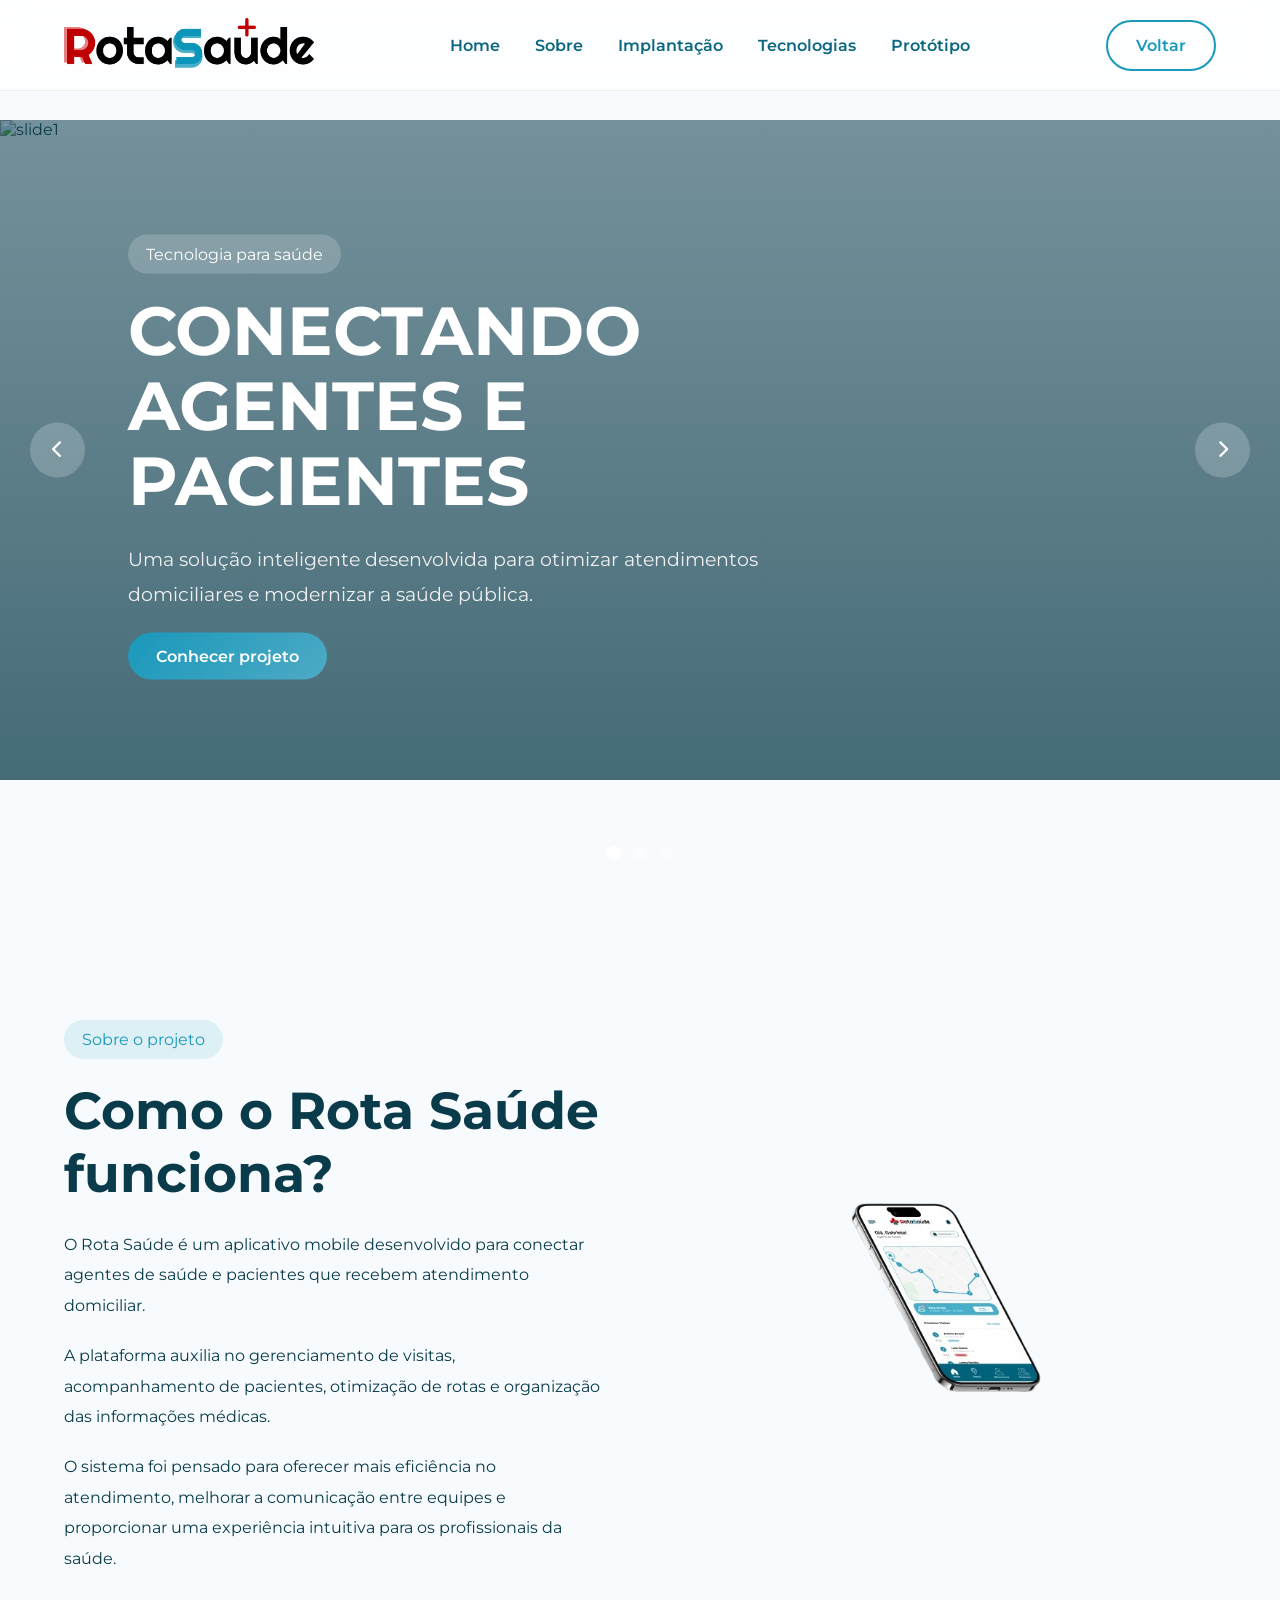
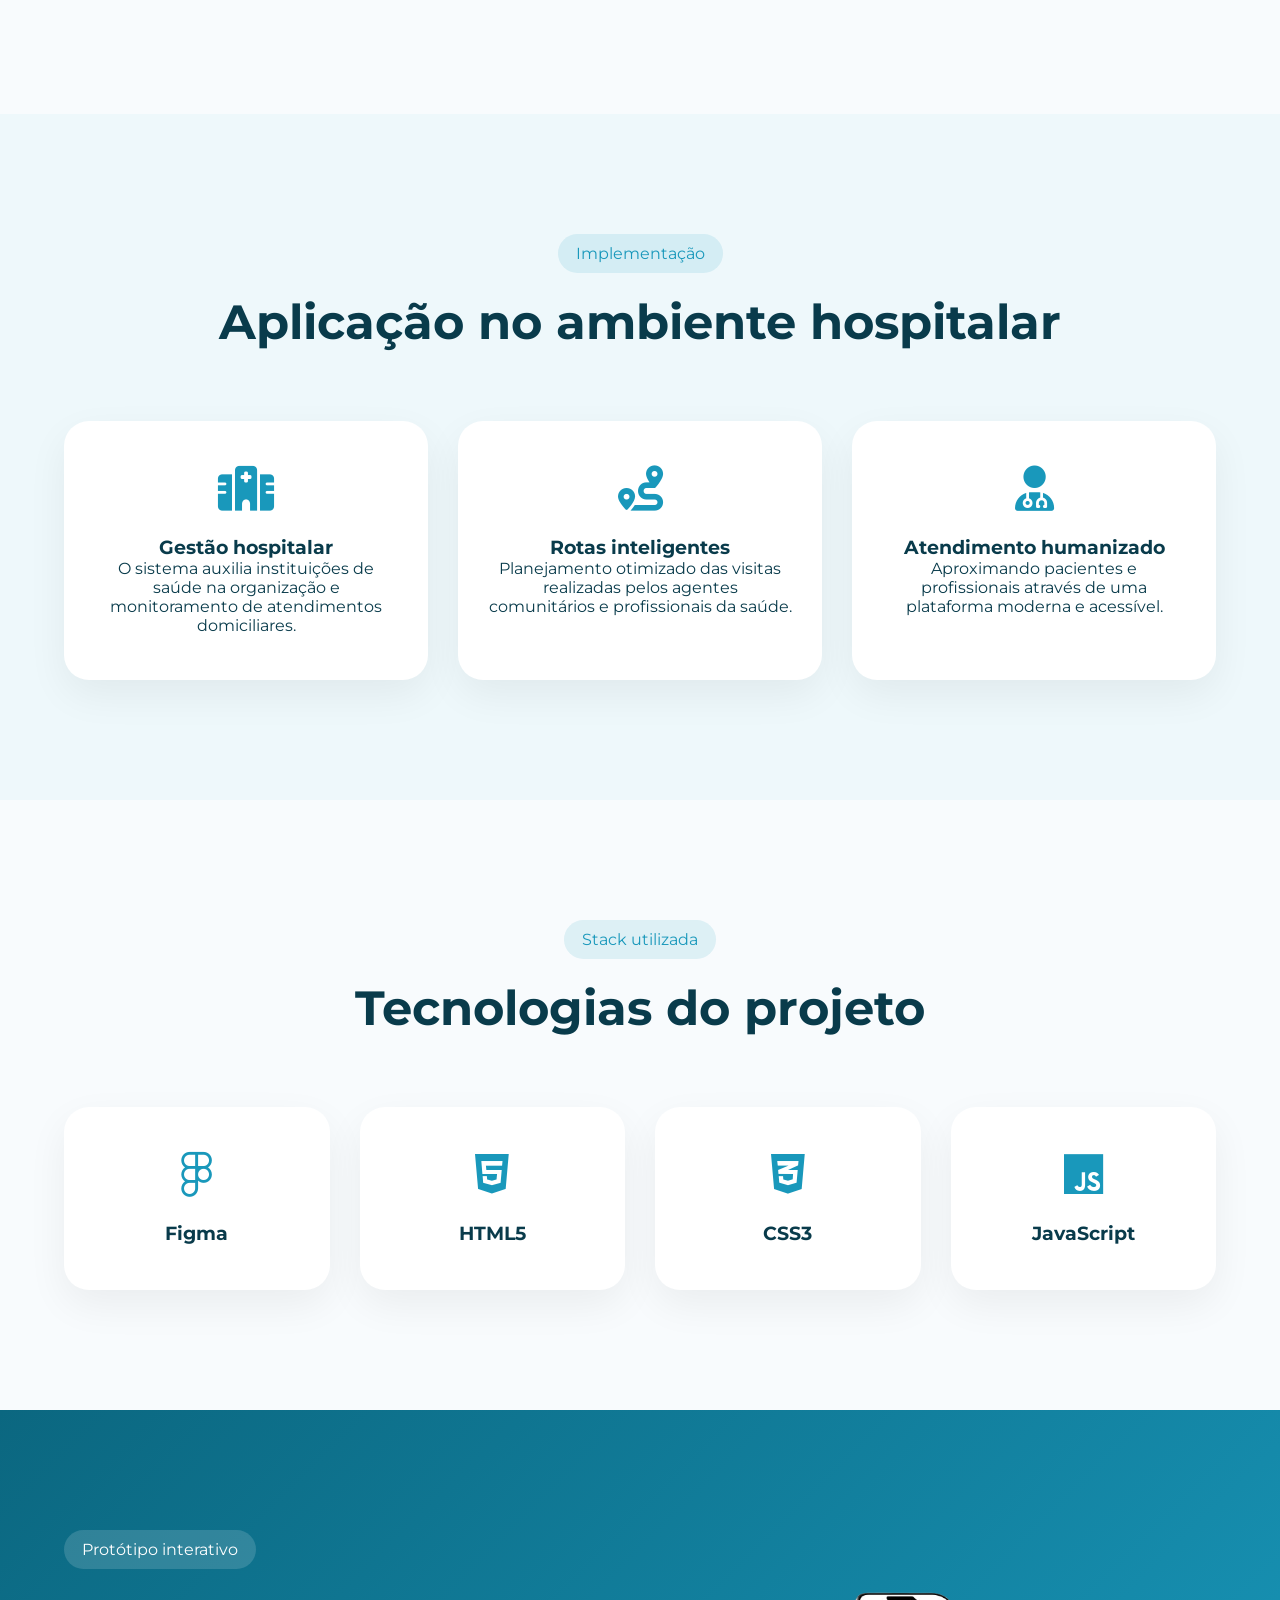
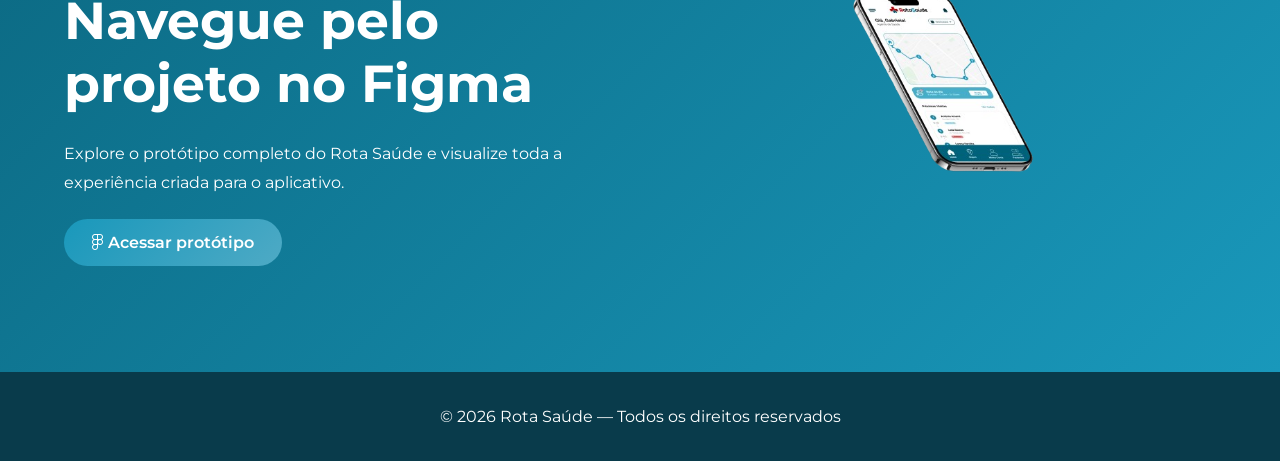
==== rota-saude.html @ e810b38b "rota saude logotipo" ====
<!DOCTYPE html>
<html lang="pt-BR">
<head>

  <meta charset="UTF-8">
  <meta name="viewport" content="width=device-width, initial-scale=1.0">

  <title>Rota Saúde | NOUX</title>

  <!-- FONTS -->
  <link rel="preconnect" href="https://fonts.googleapis.com">
  <link rel="preconnect" href="https://fonts.gstatic.com" crossorigin>

  <link href="https://fonts.googleapis.com/css2?family=Montserrat:wght@300;400;500;600;700;800&display=swap" rel="stylesheet">

  <!-- ICONS -->
  <link rel="stylesheet"
  href="https://cdnjs.cloudflare.com/ajax/libs/font-awesome/6.5.2/css/all.min.css">

  <!-- CSS -->
  <link rel="stylesheet" href="rota-saude.css">

</head>

<body>

  <!-- HEADER -->

  <header class="header">

    <div class="container nav-container">

      <a href="index.html" class="logo">
        <img src="assets/Group 6.png" alt="logotipo rota-saude">
      </a>

      <nav class="navbar">

        <a href="#home">Home</a>
        <a href="#sobre">Sobre</a>
        <a href="#implantacao">Implantação</a>
        <a href="#tecnologias">Tecnologias</a>
        <a href="#prototipo">Protótipo</a>

      </nav>

      <a href="index.html" class="btn-outline">
        Voltar
      </a>

    </div>

  </header>

  <!-- HERO CARROSSEL -->

  <section class="hero" id="home">

    <div class="slider">

      <!-- SLIDE 1 -->
      <div class="slide active">

        <img src="assets/slide1.jpg" alt="slide1">

        <div class="overlay"></div>

        <div class="hero-content">

          <span class="tag">
            Tecnologia para saúde
          </span>

          <h1>
            CONECTANDO
            AGENTES E PACIENTES
          </h1>

          <p>
            Uma solução inteligente desenvolvida para otimizar atendimentos domiciliares e modernizar a saúde pública.
          </p>

          <a href="#sobre" class="btn-primary">
            Conhecer projeto
          </a>

        </div>

      </div>

      <!-- SLIDE 2 -->
      <div class="slide">

        <img src="assets/slide2.jpg" alt="slide2">

        <div class="overlay"></div>

        <div class="hero-content">

          <span class="tag">
            Mobilidade e eficiência
          </span>

          <h1>
            ROTAS MAIS
            ORGANIZADAS
          </h1>

          <p>
            Facilitando visitas domiciliares com rotas otimizadas, acompanhamento e integração entre equipes.
          </p>

          <a href="#implantacao" class="btn-primary">
            Ver implantação
          </a>

        </div>

      </div>

      <!-- SLIDE 3 -->
      <div class="slide">

        <img src="assets/slide3.jpg" alt="slide3">

        <div class="overlay"></div>

        <div class="hero-content">

          <span class="tag">
            Inovação digital
          </span>

          <h1>
            EXPERIÊNCIA
            MODERNA E ACESSÍVEL
          </h1>

          <p>
            Interface intuitiva desenvolvida para profissionais da saúde e atendimento humanizado aos pacientes.
          </p>

          <a href="#prototipo" class="btn-primary">
            Ver protótipo
          </a>

        </div>

      </div>

    </div>

    <!-- CONTROLES -->
    <div class="slider-buttons">

      <button id="prev">
        <i class="fa-solid fa-chevron-left"></i>
      </button>

      <button id="next">
        <i class="fa-solid fa-chevron-right"></i>
      </button>

    </div>

    <!-- DOTS -->
    <div class="slider-dots">

      <span class="dot active-dot"></span>
      <span class="dot"></span>
      <span class="dot"></span>

    </div>

  </section>

  <!-- SOBRE -->

  <section class="about" id="sobre">

    <div class="container about-container">

      <div class="about-text">

        <span class="section-tag">
          Sobre o projeto
        </span>

        <h2>
          Como o Rota Saúde funciona?
        </h2>

        <p>
          O Rota Saúde é um aplicativo mobile desenvolvido para conectar agentes de saúde e pacientes que recebem atendimento domiciliar.
        </p>

        <p>
          A plataforma auxilia no gerenciamento de visitas, acompanhamento de pacientes, otimização de rotas e organização das informações médicas.
        </p>

        <p>
          O sistema foi pensado para oferecer mais eficiência no atendimento, melhorar a comunicação entre equipes e proporcionar uma experiência intuitiva para os profissionais da saúde.
        </p>

      </div>

      <div class="about-image">

        <img src="assets/mockup.png" alt="mockup">

      </div>

    </div>

  </section>

  <!-- IMPLANTAÇÃO -->

  <section class="implantacao" id="implantacao">

    <div class="container">

      <div class="section-header">

        <span class="section-tag">
          Implementação
        </span>

        <h2>
          Aplicação no ambiente hospitalar
        </h2>

      </div>

      <div class="implantacao-grid">

        <!-- CARD -->
        <div class="implantacao-card">

          <i class="fa-solid fa-hospital"></i>

          <h3>
            Gestão hospitalar
          </h3>

          <p>
            O sistema auxilia instituições de saúde na organização e monitoramento de atendimentos domiciliares.
          </p>

        </div>

        <!-- CARD -->
        <div class="implantacao-card">

          <i class="fa-solid fa-route"></i>

          <h3>
            Rotas inteligentes
          </h3>

          <p>
            Planejamento otimizado das visitas realizadas pelos agentes comunitários e profissionais da saúde.
          </p>

        </div>

        <!-- CARD -->
        <div class="implantacao-card">

          <i class="fa-solid fa-user-doctor"></i>

          <h3>
            Atendimento humanizado
          </h3>

          <p>
            Aproximando pacientes e profissionais através de uma plataforma moderna e acessível.
          </p>

        </div>

      </div>

    </div>

  </section>

  <!-- TECNOLOGIAS -->

  <section class="tech" id="tecnologias">

    <div class="container">

      <div class="section-header">

        <span class="section-tag">
          Stack utilizada
        </span>

        <h2>
          Tecnologias do projeto
        </h2>

      </div>

      <div class="tech-grid">

        <div class="tech-card">
          <i class="fa-brands fa-figma"></i>
          <h3>Figma</h3>
        </div>

        <div class="tech-card">
          <i class="fa-brands fa-html5"></i>
          <h3>HTML5</h3>
        </div>

        <div class="tech-card">
          <i class="fa-brands fa-css3-alt"></i>
          <h3>CSS3</h3>
        </div>

        <div class="tech-card">
          <i class="fa-brands fa-js"></i>
          <h3>JavaScript</h3>
        </div>

      </div>

    </div>

  </section>

  <!-- PROTÓTIPO -->

  <section class="prototype" id="prototipo">

    <div class="container prototype-container">

      <div class="prototype-text">

        <span class="section-tag">
          Protótipo interativo
        </span>

        <h2>
          Navegue pelo projeto no Figma
        </h2>

        <p>
          Explore o protótipo completo do Rota Saúde e visualize toda a experiência criada para o aplicativo.
        </p>

        <a href="SEU-LINK-FIGMA"
           target="_blank"
           class="btn-primary">

          <i class="fa-brands fa-figma"></i>
          Acessar protótipo

        </a>

      </div>

      <div class="prototype-image">

        <img src="assets/mockup.png" alt="mockup">

      </div>

    </div>

  </section>

  <!-- FOOTER -->

  <footer class="footer">

    <p>
      © 2026 Rota Saúde — Todos os direitos reservados
    </p>

  </footer>

  <!-- SCRIPT CARROSSEL -->

  <script>

    const slides = document.querySelectorAll(".slide");
    const dots = document.querySelectorAll(".dot");

    const next = document.getElementById("next");
    const prev = document.getElementById("prev");

    let current = 0;

    function updateSlider(index){

      slides.forEach(slide => {
        slide.classList.remove("active");
      });

      dots.forEach(dot => {
        dot.classList.remove("active-dot");
      });

      slides[index].classList.add("active");
      dots[index].classList.add("active-dot");

    }

    next.addEventListener("click", () => {

      current++;

      if(current >= slides.length){
        current = 0;
      }

      updateSlider(current);

    });

    prev.addEventListener("click", () => {

      current--;

      if(current < 0){
        current = slides.length - 1;
      }

      updateSlider(current);

    });

    dots.forEach((dot, index) => {

      dot.addEventListener("click", () => {

        current = index;

        updateSlider(current);

      });

    });

    setInterval(() => {

      current++;

      if(current >= slides.length){
        current = 0;
      }

      updateSlider(current);

    }, 5000);

  </script>

</body>
</html>
---- rota-saude.css ----
*{
  margin: 0;
  padding: 0;
  box-sizing: border-box;
}

html{
  scroll-behavior: smooth;
}

body{
  font-family: 'Montserrat', sans-serif;
  background: #f8fbfd;
  color: #093b4b;
  overflow-x: hidden;
}

.container{
  width: 90%;
  max-width: 1300px;
  margin: auto;
}

/* HEADER */

.header{
  width: 100%;
  position: fixed;
  top: 0;
  left: 0;
  z-index: 999;
  background: rgba(255,255,255,0.75);
  backdrop-filter: blur(14px);
  border-bottom: 1px solid rgba(0,0,0,0.06);
}

.nav-container{
  display: flex;
  align-items: center;
  justify-content: space-between;
  height: 90px;
}

.logo img{
  width: 250px;
}

.navbar{
  display: flex;
  gap: 35px;
}

.navbar a{
  text-decoration: none;
  color: #0b6780;
  font-weight: 600;
  transition: .3s;
}

.navbar a:hover{
  color: #d94c57;
}

/* BOTÕES */

.btn-primary,
.btn-outline{
  padding: 14px 28px;
  border-radius: 40px;
  font-weight: 600;
  text-decoration: none;
  transition: .4s;
}

.btn-primary{
  background: linear-gradient(
    135deg,
    #1998bb,
    #4eaac5
  );
  color: white;
}

.btn-primary:hover{
  transform: translateY(-5px);
}

.btn-outline{
  border: 2px solid #1998bb;
  color: #1998bb;
}

.btn-outline:hover{
  background: #1998bb;
  color: white;
}

/* HERO */

.hero{
  height: 100vh;
  position: relative;
  overflow: hidden;
}

.slider{
  width: 100%;
  height: 100%;
  position: relative;
}

.slide{
  position: absolute;
  width: 100%;
  height: 100%;
  opacity: 0;
  transition: 1s;
}

.slide.active{
  opacity: 1;
  z-index: 2;
}

.slide img{
  width: 100%;
  height: 100%;
  object-fit: cover;
}

.overlay{
  position: absolute;
  inset: 0;
  background: linear-gradient(
    rgba(9,59,75,.55),
    rgba(9,59,75,.75)
  );
}

.hero-content{
  position: absolute;
  top: 50%;
  left: 10%;
  transform: translateY(-50%);
  z-index: 3;
  max-width: 650px;
  animation: fadeUp 1s ease;
}

.tag{
  display: inline-block;
  background: rgba(255,255,255,.18);
  color: white;
  padding: 10px 18px;
  border-radius: 40px;
  margin-bottom: 20px;
}

.hero-content h1{
  font-size: 68px;
  line-height: 1.1;
  color: white;
  margin-bottom: 25px;
}

.hero-content p{
  color: #f0f0f0;
  font-size: 19px;
  line-height: 1.8;
  margin-bottom: 35px;
}

/* CONTROLES */

.slider-buttons{
  position: absolute;
  width: 100%;
  top: 50%;
  transform: translateY(-50%);
  display: flex;
  justify-content: space-between;
  padding-inline: 30px;
  z-index: 5;
}

.slider-buttons button{
  width: 55px;
  height: 55px;
  border-radius: 50%;
  border: none;
  background: rgba(255,255,255,.2);
  color: white;
  cursor: pointer;
  font-size: 18px;
}

.slider-dots{
  position: absolute;
  bottom: 40px;
  left: 50%;
  transform: translateX(-50%);
  display: flex;
  gap: 12px;
  z-index: 10;
}

.dot{
  width: 14px;
  height: 14px;
  border-radius: 50%;
  background: rgba(255,255,255,.4);
  cursor: pointer;
}

.active-dot{
  background: white;
}

/* SECTIONS */

section{
  padding: 120px 0;
}

.section-header{
  text-align: center;
  margin-bottom: 70px;
}

.section-tag{
  display: inline-block;
  padding: 10px 18px;
  border-radius: 40px;
  background: rgba(25,152,187,.12);
  color: #1998bb;
  margin-bottom: 20px;
}

.section-header h2{
  font-size: 48px;
}

/* ABOUT */

.about-container{
  display: flex;
  align-items: center;
  justify-content: space-between;
  gap: 70px;
  flex-wrap: wrap;
}

.about-text{
  flex: 1;
}

.about-text h2{
  font-size: 52px;
  margin-bottom: 25px;
}

.about-text p{
  line-height: 1.9;
  margin-bottom: 20px;
}

.about-image{
  flex: 1;
  display: flex;
  justify-content: center;
}

.about-image img{
  width: 100%;
  max-width: 420px;
  animation: floating 4s infinite ease-in-out;
}

/* CARDS */

.implantacao{
  background: #eef8fb;
}

.implantacao-grid,
.tech-grid{
  display: grid;
  grid-template-columns: repeat(auto-fit,minmax(260px,1fr));
  gap: 30px;
}

.implantacao-card,
.tech-card{
  background: white;
  padding: 45px 30px;
  border-radius: 25px;
  text-align: center;
  transition: .4s;
  box-shadow: 0 15px 40px rgba(0,0,0,.06);
}

.implantacao-card:hover,
.tech-card:hover{
  transform: translateY(-10px);
}

.implantacao-card i,
.tech-card i{
  font-size: 45px;
  margin-bottom: 25px;
  color: #1998bb;
}

/* PROTOTYPE */

.prototype{
  background: linear-gradient(
    135deg,
    #0b6780,
    #1998bb
  );
}

.prototype-container{
  display: flex;
  align-items: center;
  justify-content: space-between;
  gap: 60px;
  flex-wrap: wrap;
}

.prototype-text{
  flex: 1;
}

.prototype-text .section-tag{
  background: rgba(255,255,255,.15);
  color: white;
}

.prototype-text h2{
  color: white;
  font-size: 52px;
  margin-bottom: 25px;
}

.prototype-text p{
  color: white;
  line-height: 1.8;
  margin-bottom: 35px;
}

.prototype-image{
  flex: 1;
  display: flex;
  justify-content: center;
}

.prototype-image img{
  width: 100%;
  max-width: 400px;
  animation: floating 4s infinite ease-in-out;
}

/* FOOTER */

.footer{
  padding: 35px;
  text-align: center;
  background: #093b4b;
  color: white;
}

/* ANIMAÇÕES */

@keyframes floating{

  0%{
    transform: translateY(0px);
  }

  50%{
    transform: translateY(-15px);
  }

  100%{
    transform: translateY(0px);
  }

}

@keyframes fadeUp{

  from{
    opacity: 0;
    transform: translateY(40px);
  }

  to{
    opacity: 1;
    transform: translateY(0);
  }

}

/* RESPONSIVO */

@media(max-width: 992px){

  .hero-content h1{
    font-size: 48px;
  }

  .navbar{
    display: none;
  }

  .about-container,
  .prototype-container{
    flex-direction: column;
    text-align: center;
  }

  .section-header h2,
  .about-text h2,
  .prototype-text h2{
    font-size: 38px;
  }

}
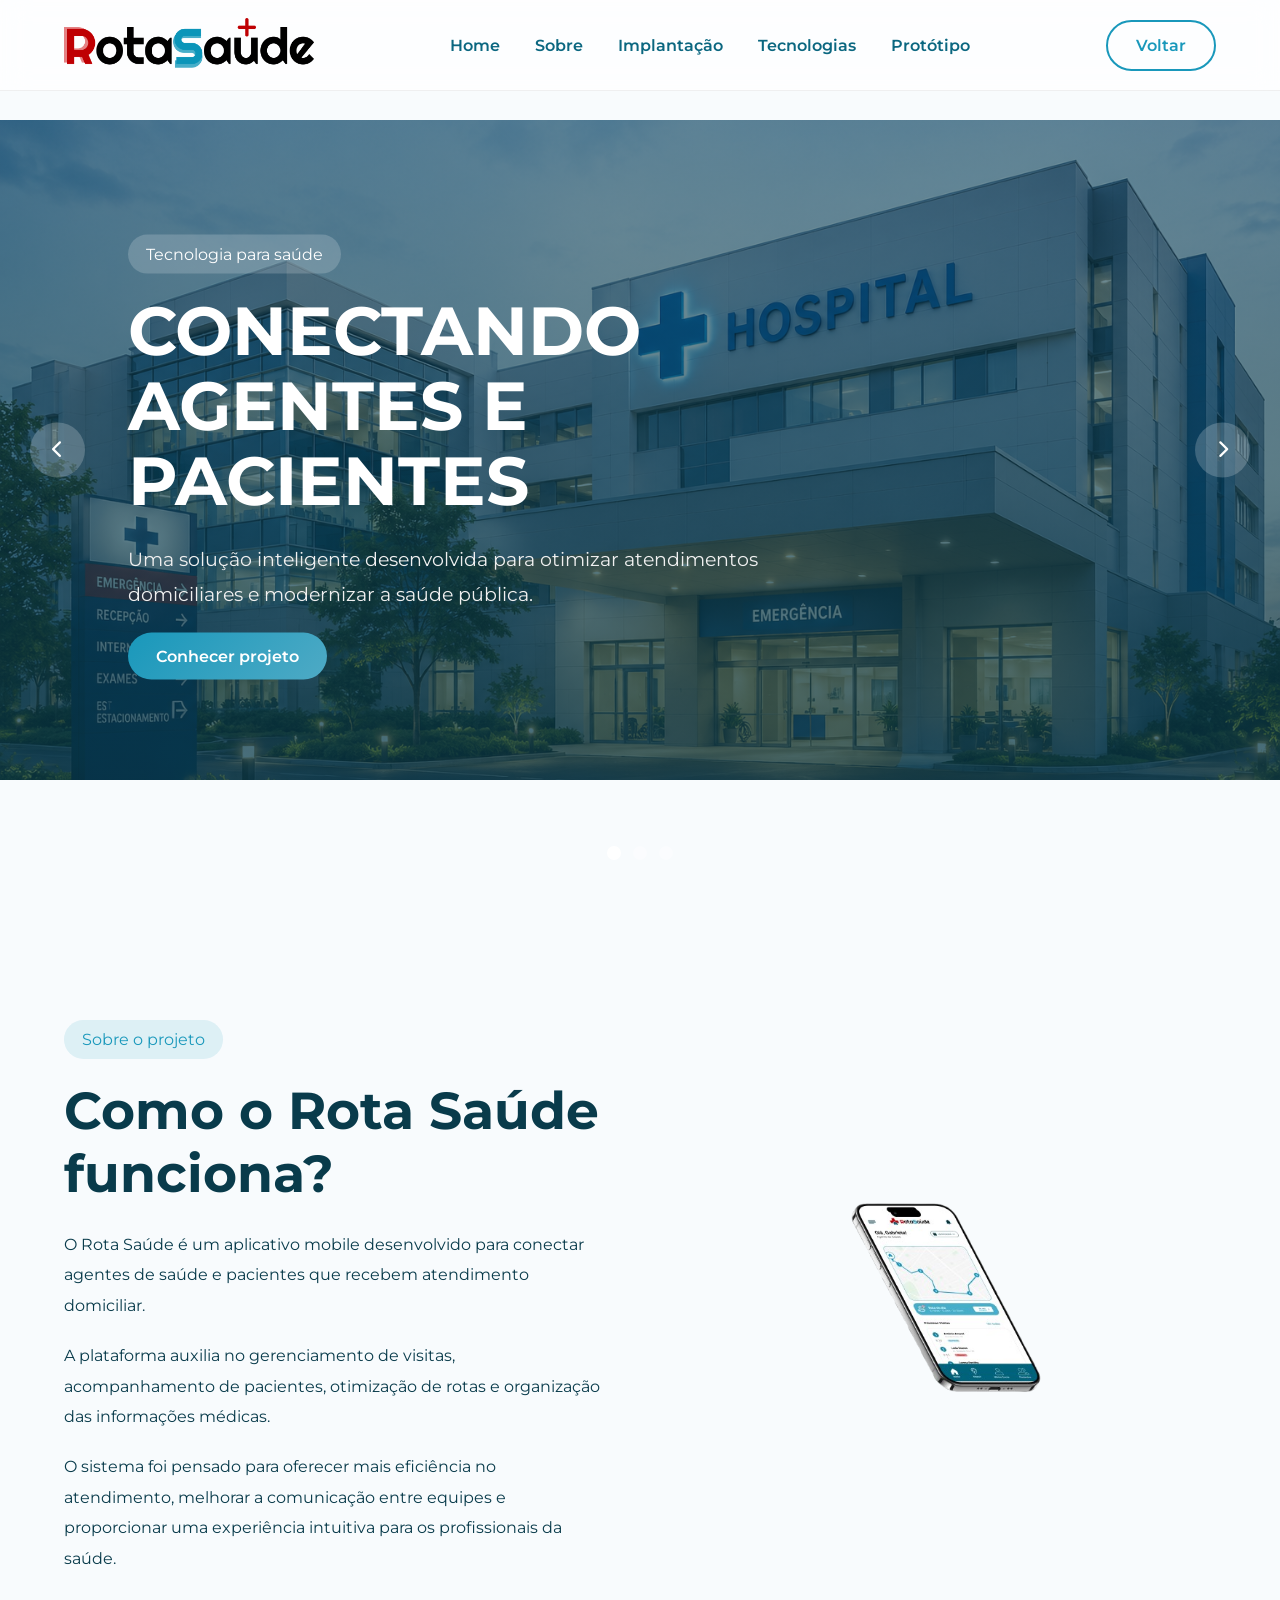
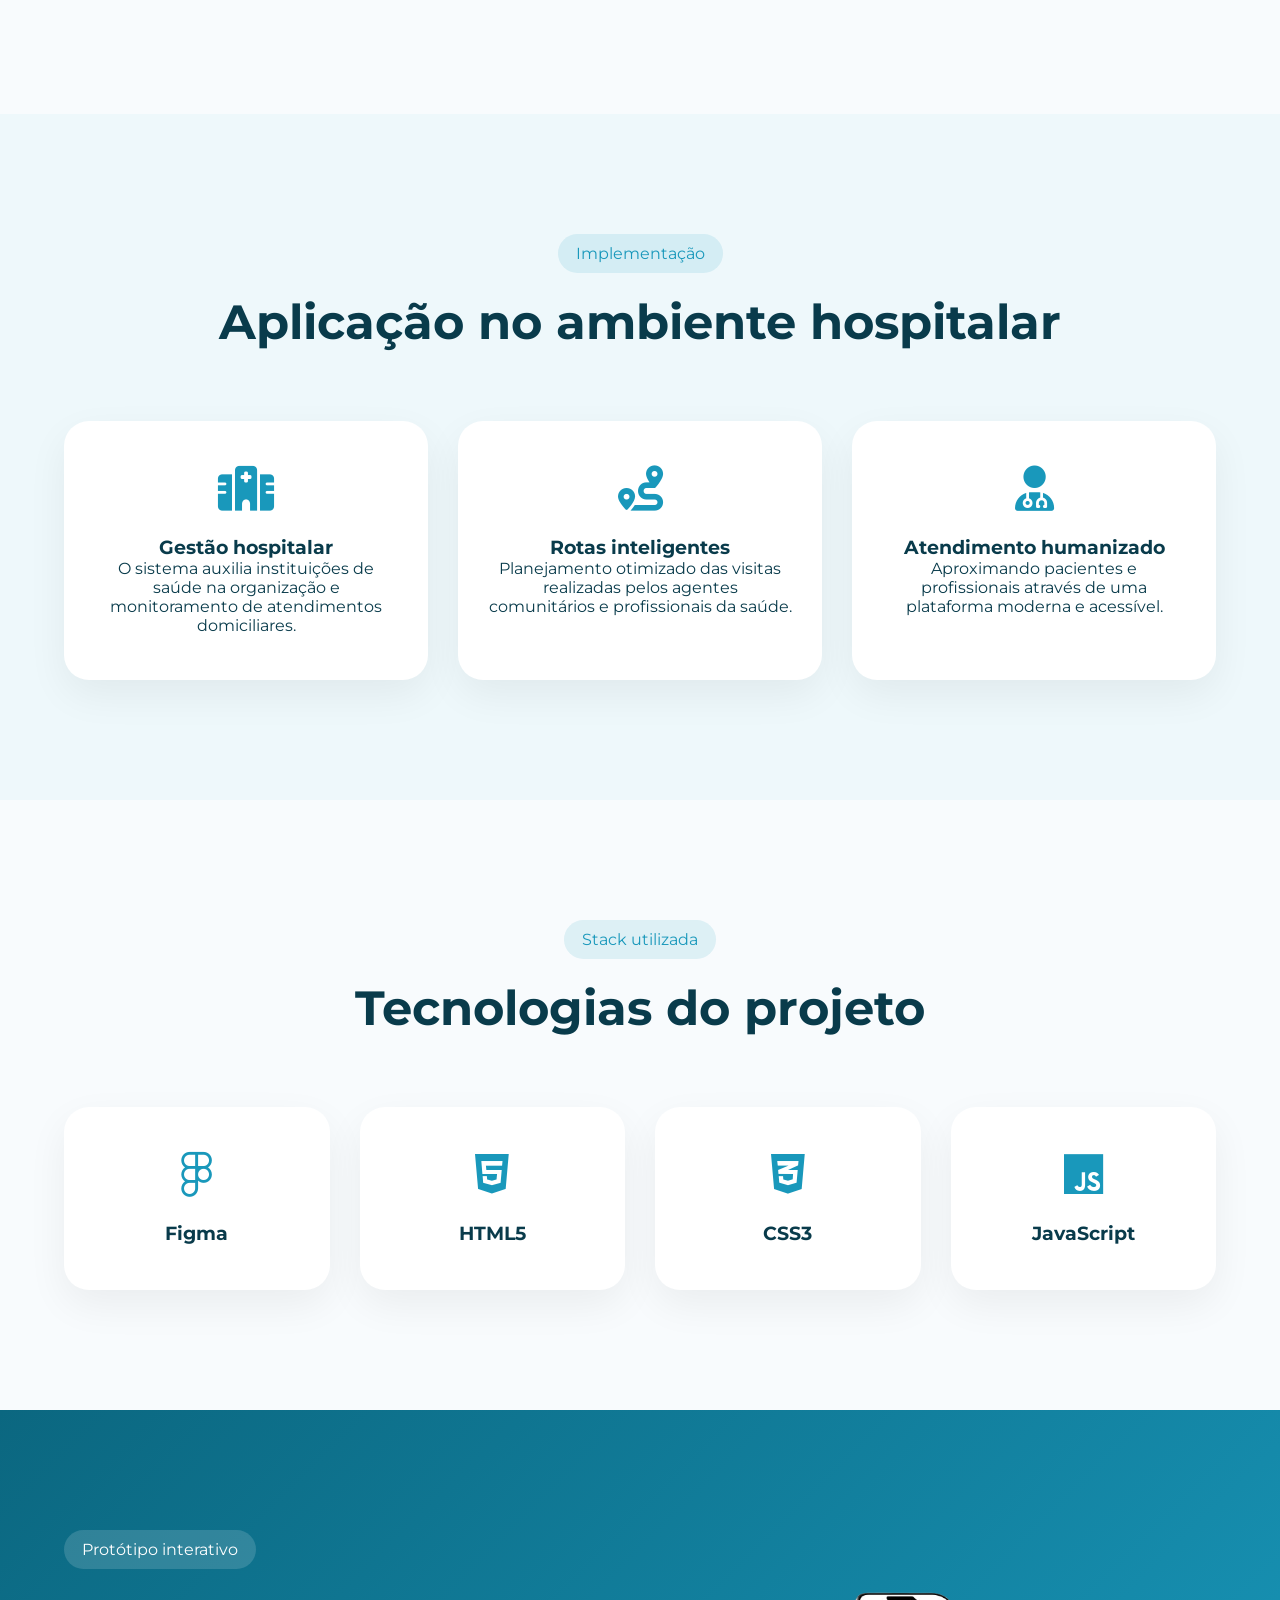
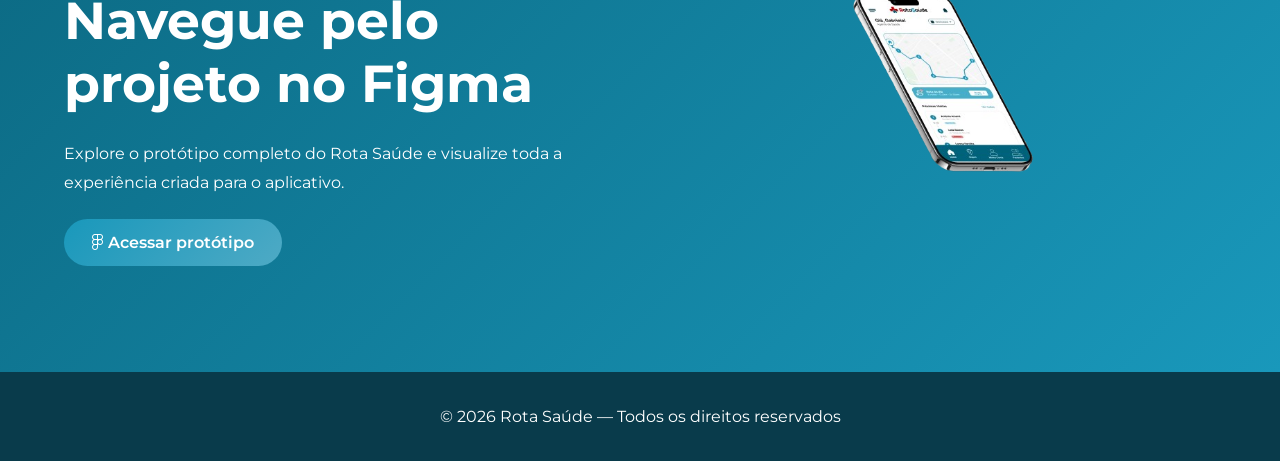
==== commit ca3713d3: "img hospital" ====
--- a/rota-saude.html
+++ b/rota-saude.html
@@ -60,8 +60,7 @@
 
       <!-- SLIDE 1 -->
       <div class="slide active">
-
-        <img src="assets/slide1.jpg" alt="slide1">
+<img src="assets/hospi.png" alt="fa-hospital">
 
         <div class="overlay"></div>
 
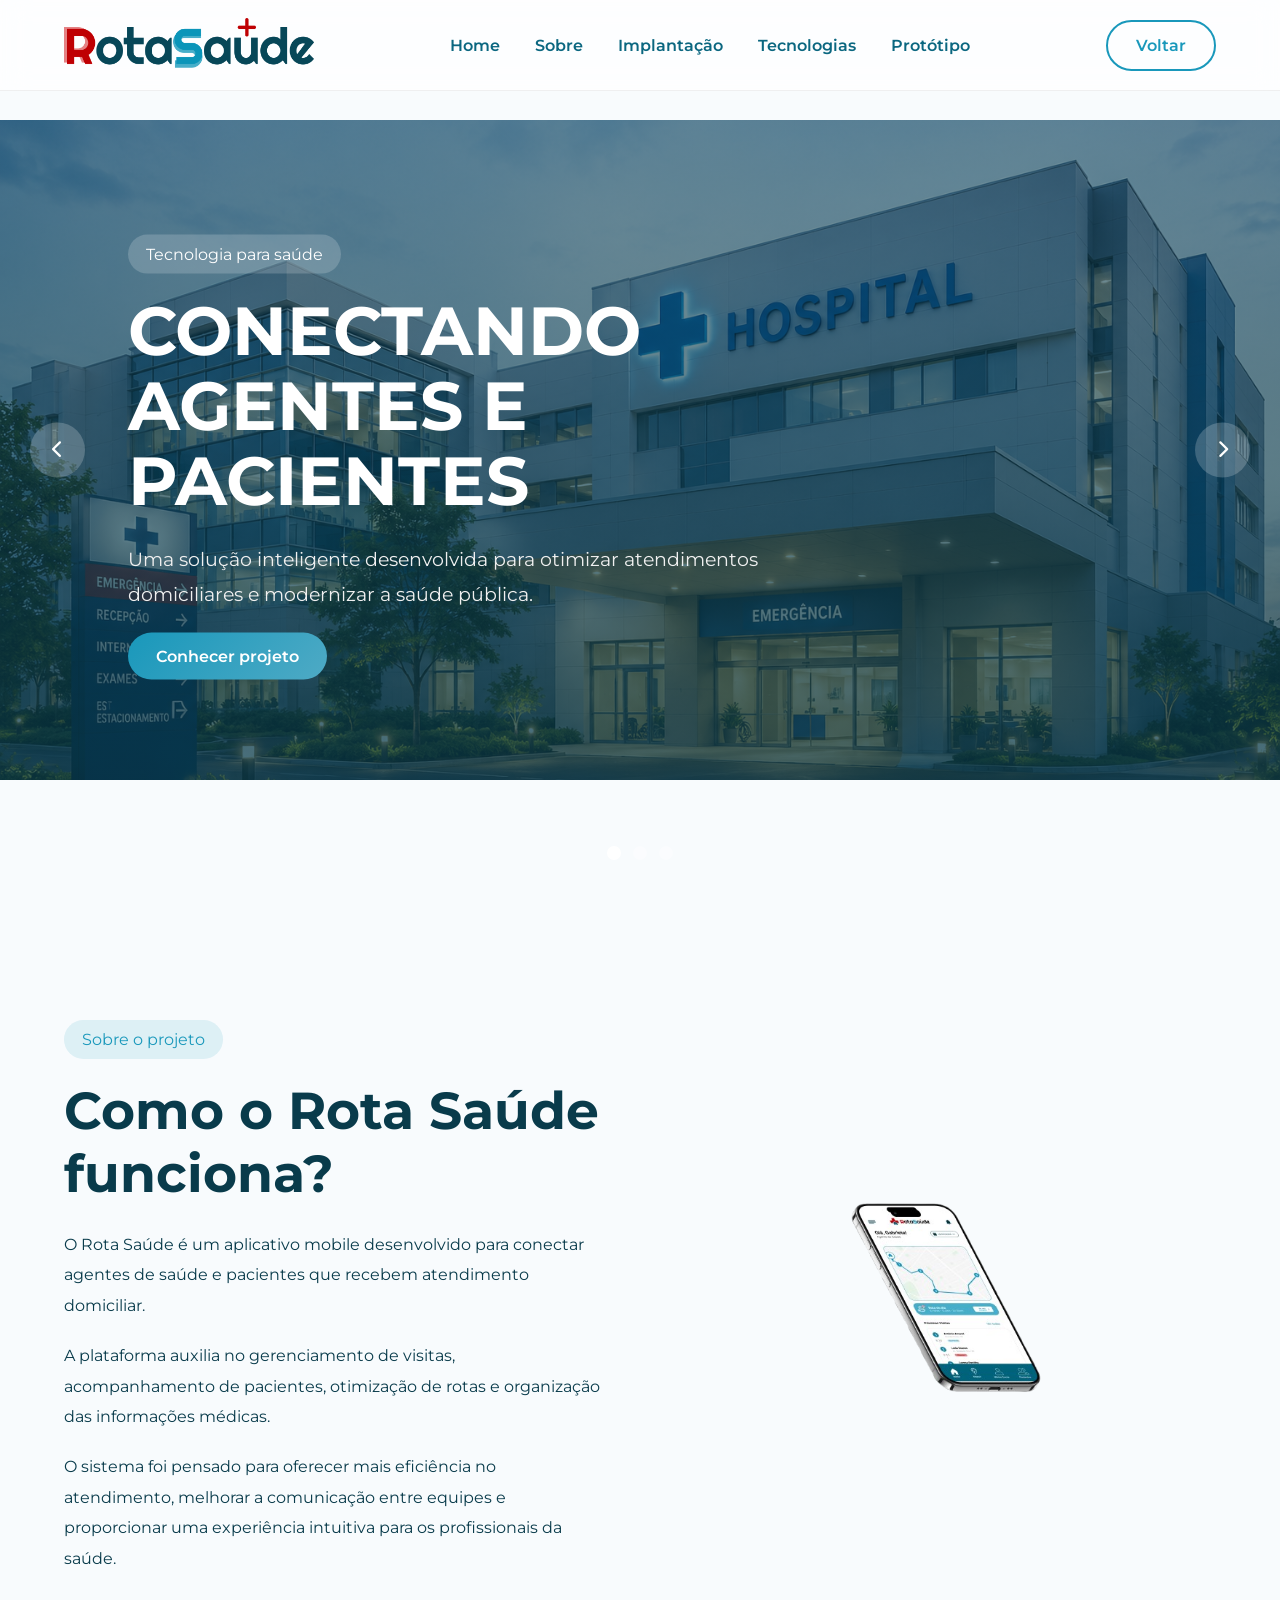
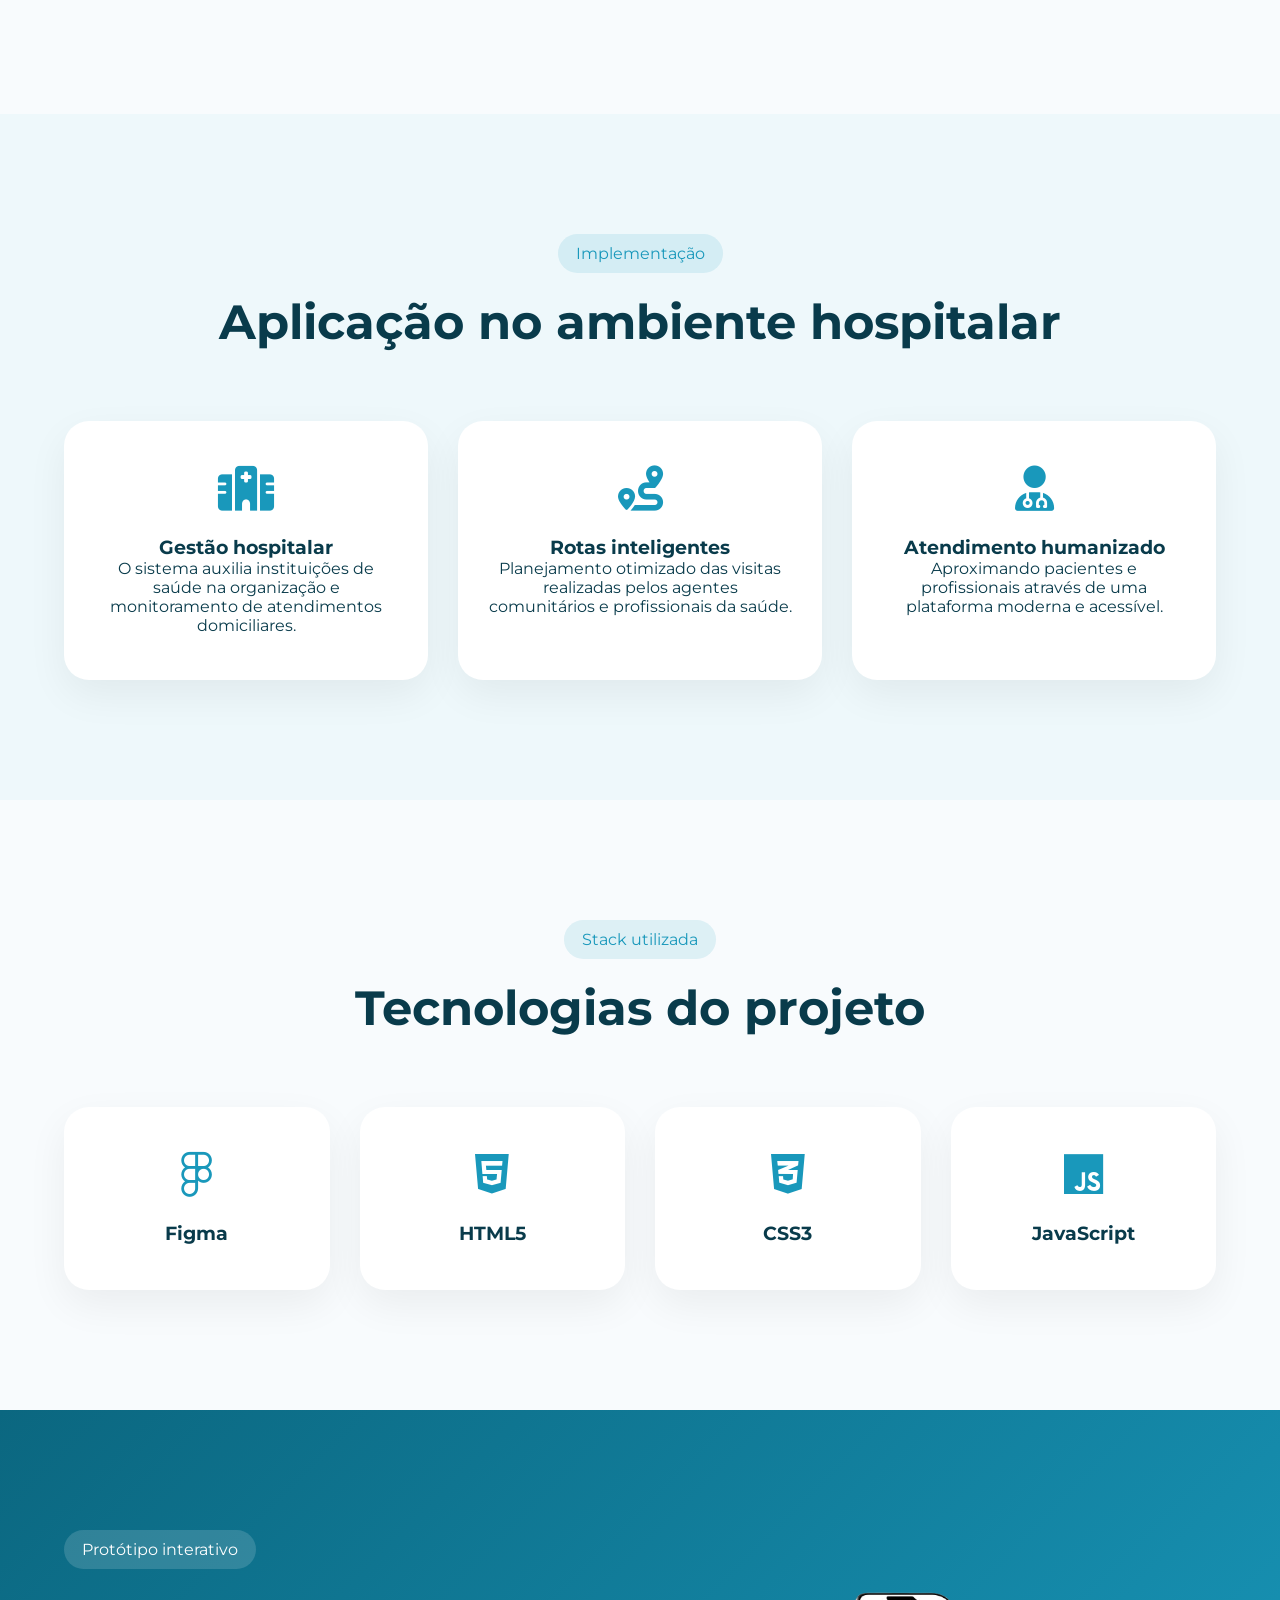
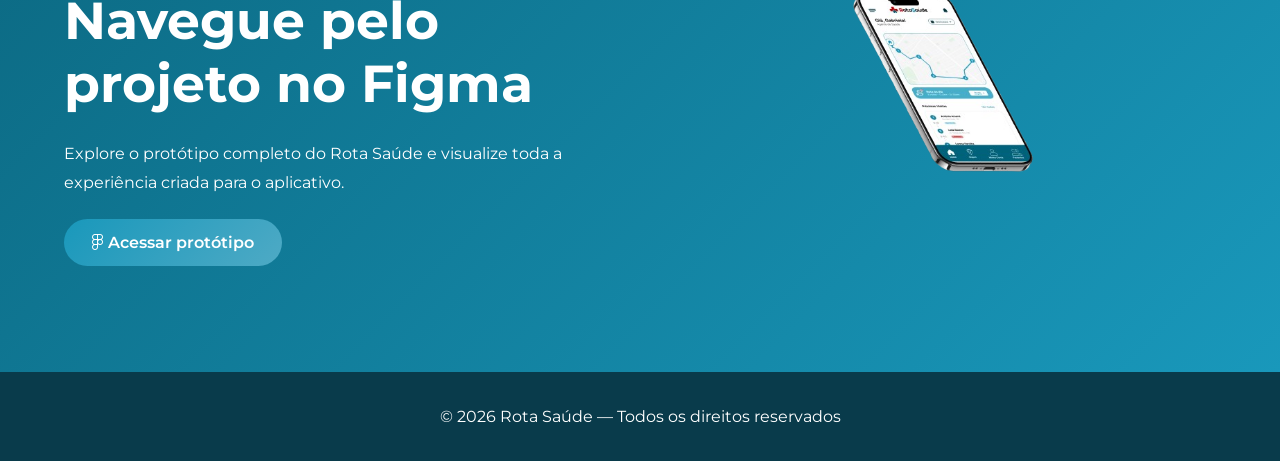
==== commit 0f55111c: "logotipo modificado" ====
--- a/rota-saude.html
+++ b/rota-saude.html
@@ -31,7 +31,7 @@
     <div class="container nav-container">
 
       <a href="index.html" class="logo">
-        <img src="assets/Group 6.png" alt="logotipo rota-saude">
+       <img src="assets/logotipo-saude.png" alt="logotipo-saude">
       </a>
 
       <nav class="navbar">
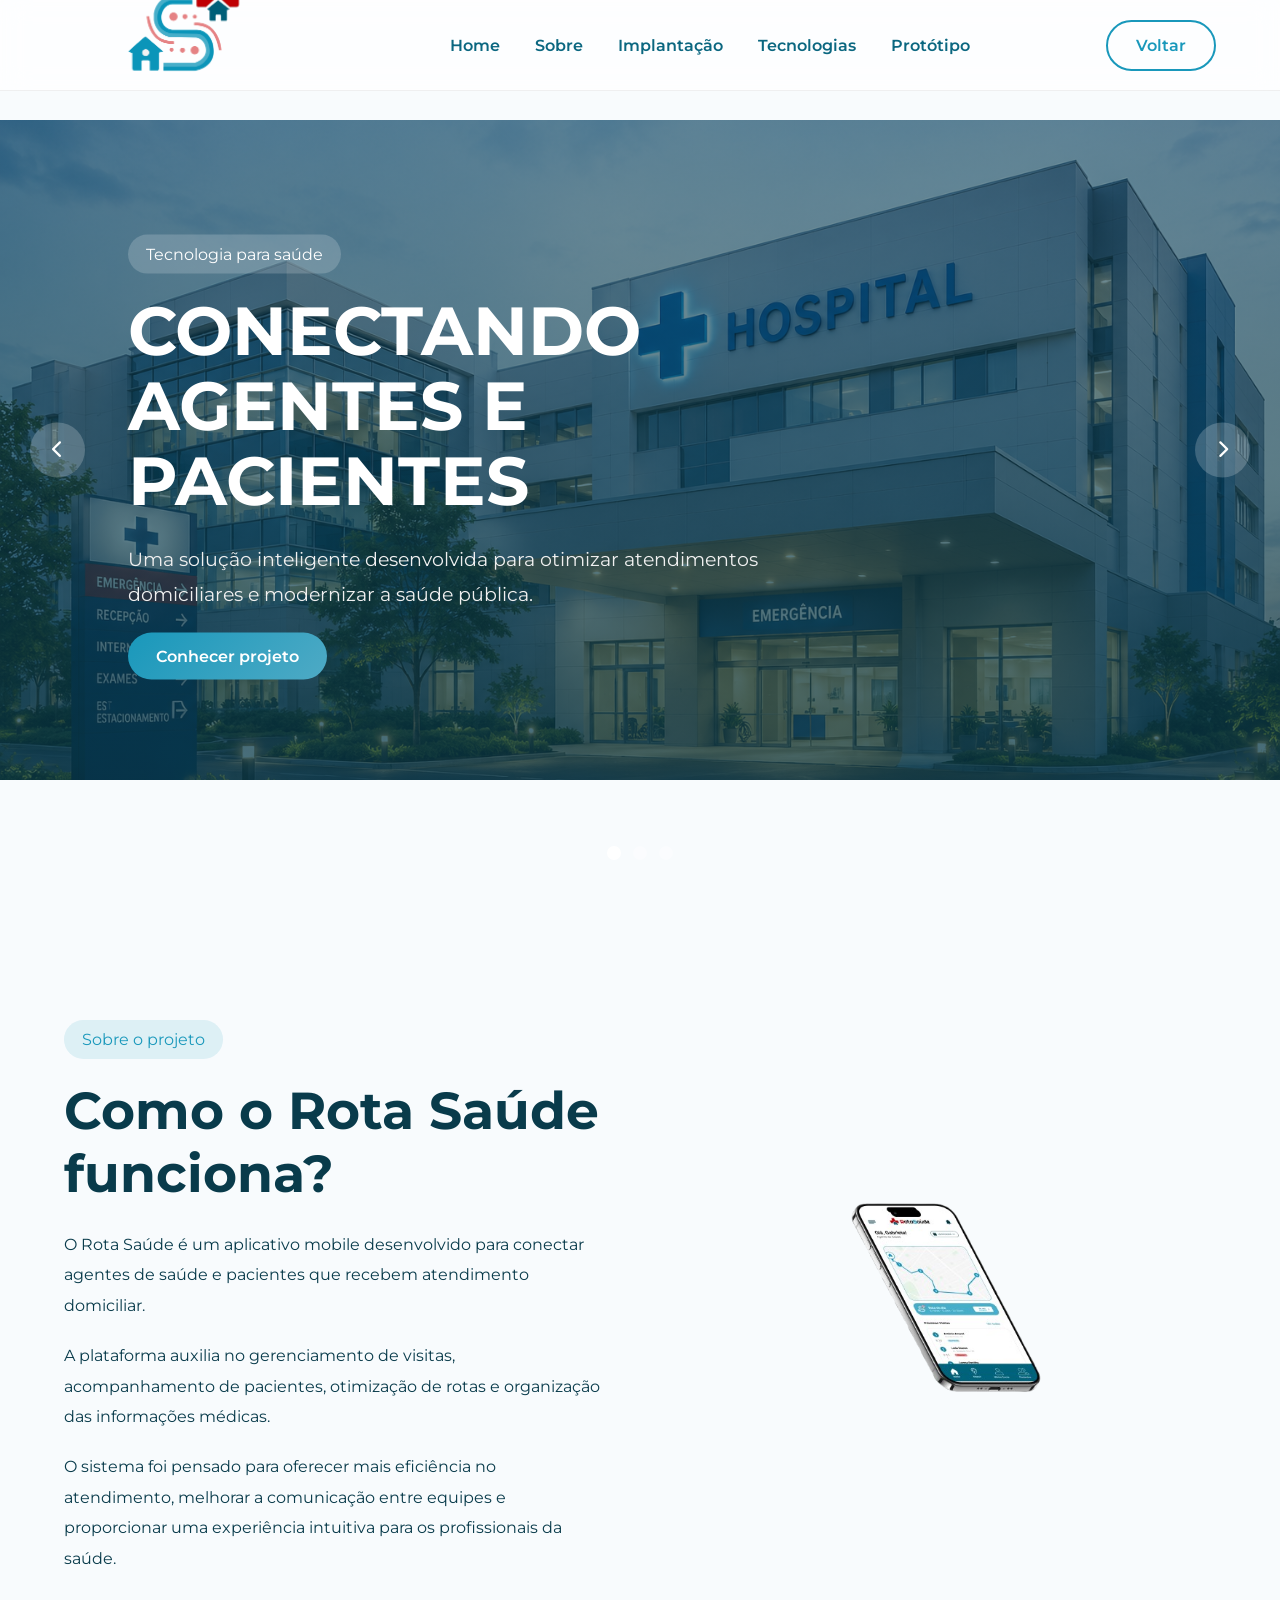
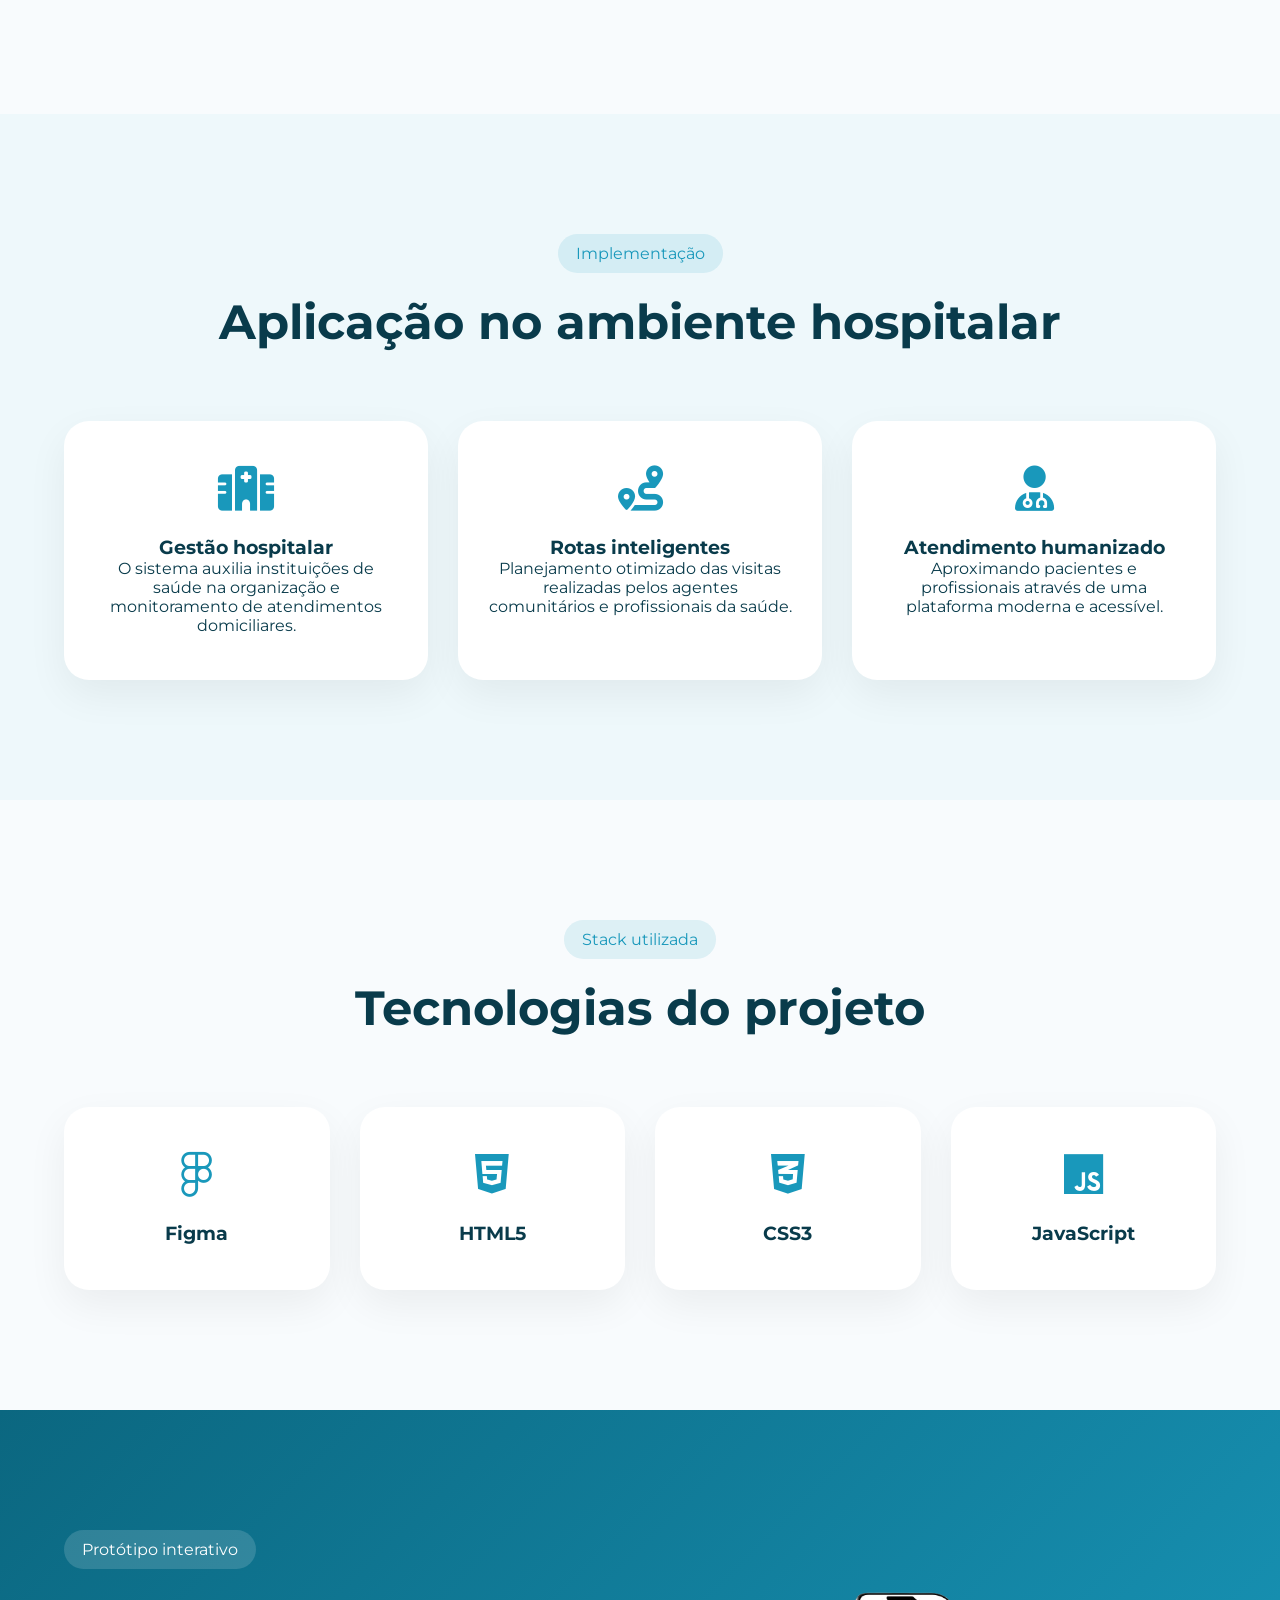
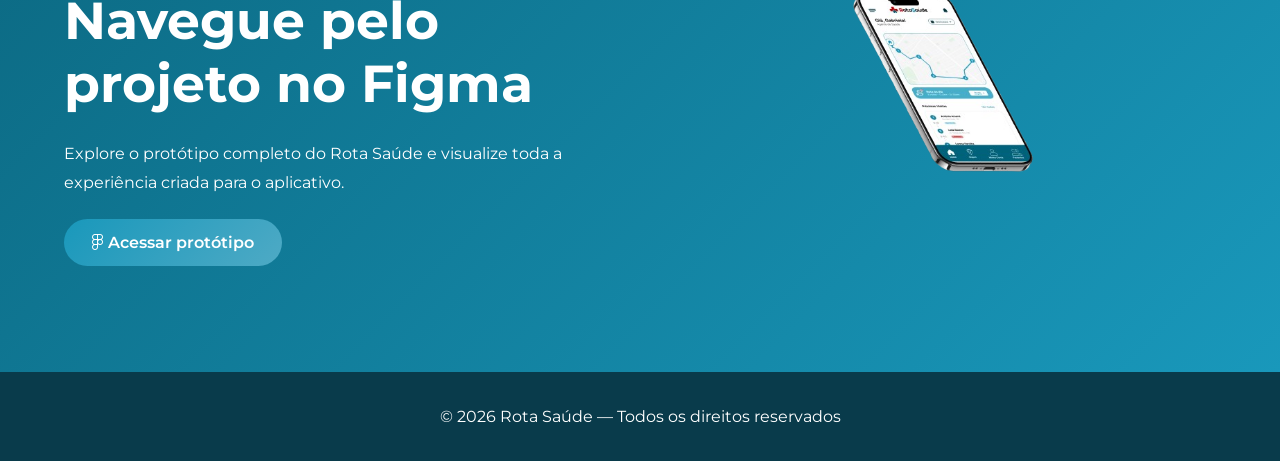
==== commit 86969d79: "logo positiva rota saude" ====
--- a/rota-saude.html
+++ b/rota-saude.html
@@ -31,7 +31,7 @@
     <div class="container nav-container">
 
       <a href="index.html" class="logo">
-       <img src="assets/logotipo-saude.png" alt="logotipo-saude">
+      <img src="assets/logo positiva.png" alt="logo">
       </a>
 
       <nav class="navbar">
@@ -90,7 +90,7 @@
       <!-- SLIDE 2 -->
       <div class="slide">
 
-        <img src="assets/slide2.jpg" alt="slide2">
+     <img src="assets/agent .png" alt="agente de saúde">
 
         <div class="overlay"></div>
 
@@ -119,8 +119,7 @@
 
       <!-- SLIDE 3 -->
       <div class="slide">
-
-        <img src="assets/slide3.jpg" alt="slide3">
+<img src="assets/fundo.png" alt="aplicativo">
 
         <div class="overlay"></div>
 
